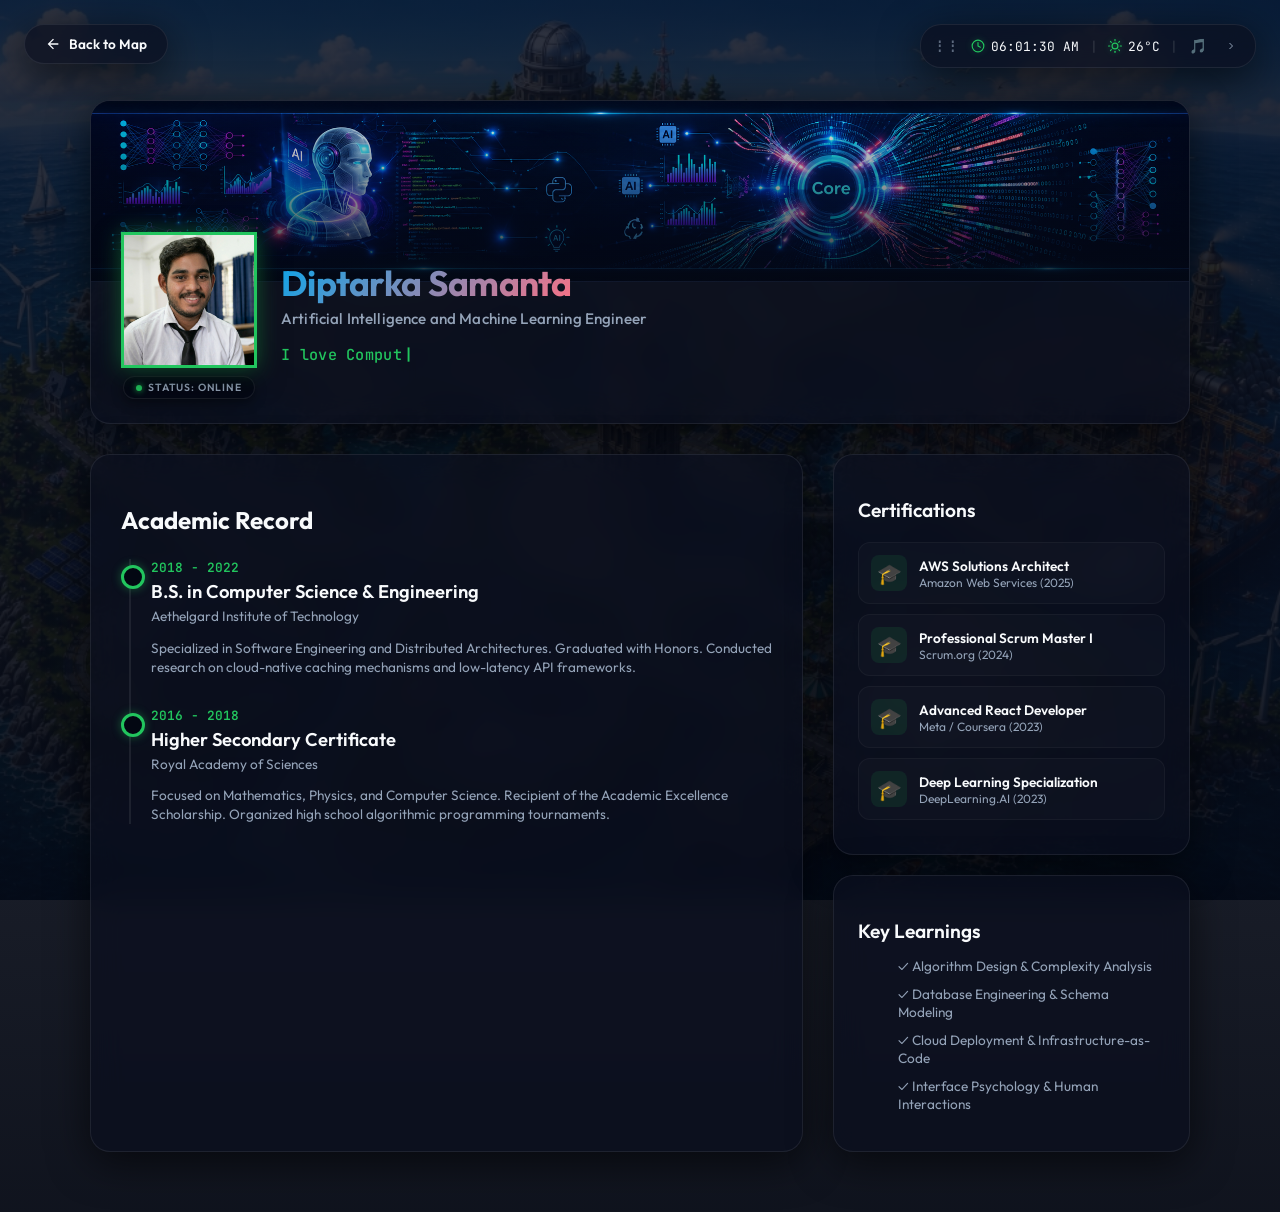
==== academy.html @ 3d17cb1c "Initial commit: Aethelgard interactive island portfolio with Scanimation Studio demo" ====
<!DOCTYPE html>
<html lang="en">
<head>
  <meta charset="UTF-8">
  <meta name="viewport" content="width=device-width, initial-scale=1.0">
  <title>Grand Academy - Education & Credentials</title>
  <link rel="stylesheet" href="subpage.css">
  <style>
    /* Fluid Blob Profile Image with Morphing Animation */
    @keyframes morphBlob {
      0% { border-radius: 60% 40% 30% 70% / 60% 30% 70% 40%; }
      50% { border-radius: 30% 60% 70% 40% / 50% 60% 30% 60%; }
      100% { border-radius: 60% 40% 30% 70% / 60% 30% 70% 40%; }
    }

    .profile-header-card {
      position: relative;
      overflow: hidden;
      margin-bottom: 30px;
    }

    .banner-image {
      height: 180px;
      width: 100%;
      background: linear-gradient(to bottom, rgba(10, 15, 30, 0.05), rgba(3, 7, 18, 0.85)), 
                  url('images/banner.png') center/cover no-repeat;
      border-bottom: 1px solid rgba(255, 255, 255, 0.06);
    }

    .profile-meta-row {
      display: flex;
      gap: 24px;
      padding: 0 30px 24px 30px;
      margin-top: -50px;
      align-items: flex-end;
    }

    .fluid-img-container {
      width: 130px;
      height: 130px;
      position: relative;
      overflow: hidden;
      animation: morphBlob 8s ease-in-out infinite;
      border: 3px solid var(--accent-color);
      box-shadow: 0 0 20px var(--accent-glow), 0 10px 25px rgba(0,0,0,0.5);
      background: #0d1117;
      z-index: 10;
      flex-shrink: 0;
      transition: transform 0.3s ease;
    }

    .fluid-img-container:hover {
      transform: scale(1.05);
    }

    .fluid-img-container img {
      width: 100%;
      height: 100%;
      object-fit: cover;
    }

    .profile-text-col {
      flex-grow: 1;
      padding-bottom: 4px;
      min-width: 0;
    }

    .profile-name-title {
      font-size: 2.2rem;
      font-weight: 700;
      letter-spacing: -0.02em;
      background: linear-gradient(135deg, #0ea5e9, #fb7185);
      -webkit-background-clip: text;
      -webkit-text-fill-color: transparent;
      margin: 0;
      display: inline-block;
    }

    .profile-subtitle {
      font-size: 0.95rem;
      font-weight: 500;
      color: var(--text-secondary);
      margin-top: 4px;
      letter-spacing: 0.01em;
    }

    @media (max-width: 768px) {
      .profile-meta-row {
        flex-direction: column;
        align-items: center;
        text-align: center;
        margin-top: -65px;
      }
    }
    @keyframes blink {
      from, to { color: transparent; }
      50% { color: var(--accent-color); }
    }

    .timeline {
      position: relative;
      padding-left: 30px;
      margin-top: 10px;
    }
    .timeline::before {
      content: '';
      position: absolute;
      left: 8px;
      top: 0;
      bottom: 0;
      width: 2px;
      background: rgba(255,255,255,0.08);
    }
    .timeline-item {
      position: relative;
      margin-bottom: 30px;
    }
    .timeline-dot {
      position: absolute;
      left: -30px;
      top: 6px;
      width: 18px;
      height: 18px;
      border-radius: 50%;
      background: #030712;
      border: 3px solid var(--accent-color);
      box-shadow: 0 0 10px var(--accent-glow);
    }
    .timeline-time {
      font-family: var(--font-mono);
      font-size: 0.8rem;
      color: var(--accent-color);
      font-weight: 600;
      margin-bottom: 4px;
    }
    .timeline-title {
      font-weight: 600;
      font-size: 1.15rem;
      margin-bottom: 4px;
    }
    .timeline-sub {
      font-size: 0.85rem;
      color: var(--text-secondary);
      margin-bottom: 10px;
    }
    .timeline-desc {
      font-size: 0.85rem;
      color: var(--text-secondary);
      line-height: 1.4;
    }
    .cert-badge {
      display: flex;
      align-items: center;
      gap: 12px;
      padding: 12px;
      border-radius: 12px;
      background: rgba(255,255,255,0.02);
      border: 1px solid rgba(255,255,255,0.04);
      margin-bottom: 10px;
    }
    .cert-icon {
      font-size: 1.25rem;
      background: rgba(34, 197, 94, 0.1);
      color: #22c55e;
      width: 36px;
      height: 36px;
      border-radius: 8px;
      display: flex;
      justify-content: center;
      align-items: center;
    }
    .cert-name {
      font-size: 0.85rem;
      font-weight: 600;
    }
    .cert-issuer {
      font-size: 0.75rem;
      color: var(--text-secondary);
    }
  </style>
</head>
<body class="accent-green">

  <!-- UI Overlay for Toolbox -->
  <div class="ui-overlay">
    <div class="toolbox glass-panel collapsed" id="mainToolbox">
      <!-- Minimized Horizontal Info-Bar -->
      <div class="toolbox-minimized-content" id="toolboxMinimizedContent">
        <div class="drag-dots">⋮⋮</div>
        <div class="minimized-time">
          <svg class="icon-clock" viewBox="0 0 24 24" style="width:14px;height:14px;fill:none;stroke:currentColor;stroke-width:2;stroke-linecap:round;stroke-linejoin:round;"><circle cx="12" cy="12" r="10"></circle><polyline points="12 6 12 12 16 14"></polyline></svg>
          <span id="minimizedClock">00:00:00 AM</span>
        </div>
        <div class="minimized-divider">|</div>
        <div class="minimized-weather">
          <svg class="icon-weather" id="minimizedWeatherIcon" viewBox="0 0 24 24" style="width:14px;height:14px;fill:none;stroke:currentColor;stroke-width:2;stroke-linecap:round;stroke-linejoin:round;"><path d="M12 2v2M12 20v2M4.93 4.93l1.41 1.41M17.66 17.66l1.41 1.41M2 12h2M20 12h2M6.34 17.66l-1.41 1.41M19.07 4.93l-1.41 1.41"></path><circle cx="12" cy="12" r="4"></circle></svg>
          <span id="minimizedTemp">24°C</span>
        </div>
        <div class="minimized-divider">|</div>
        <div style="display: flex; align-items: center; gap: 4px; font-size: 0.8rem;">
          <span>🎵</span>
          <span id="musicMiniPlayState" class="mini-play-state" style="color: var(--text-secondary); font-family: var(--font-mono); font-weight: bold;">⏸</span>
        </div>
        <button class="toolbox-toggle-btn" id="expandBtn" onclick="toggleToolboxCollapse(event)" aria-label="Expand Toolbox">
          <svg viewBox="0 0 24 24" style="width:16px;height:16px;fill:none;stroke:currentColor;stroke-width:2;"><polyline points="15 18 9 12 15 6"></polyline></svg>
        </button>
      </div>

      <!-- Expanded Detailed Dashboard -->
      <div class="toolbox-expanded-content" id="toolboxExpandedContent">
        <!-- Header Row -->
        <div class="toolbox-header-row" id="toolboxDragHandle">
          <div class="header-left">
             <span class="drag-dots-icon">⋮⋮</span>
             <span class="header-title">CITY TOOLBOX</span>
          </div>
          <div class="header-right" onclick="event.stopPropagation()">
            <!-- Sound toggle button -->
            <button class="header-btn" id="soundToggle" onclick="toggleAmbientSound(event)" title="Toggle Sound">
              <svg id="soundIcon" viewBox="0 0 24 24" style="width:14px;height:14px;fill:currentColor;"><path d="M3.63 3.63L2.05 5.2l4.5 4.5H3v5h3.33L11 19.33V14.2l5.73 5.73c-.7.5-1.5.87-2.38 1.07v2.06c1.43-.3 2.73-.97 3.82-1.89l2.25 2.25 1.58-1.58L3.63 3.63zM9 14.17L6.83 12H5v1h4v1.17zM19 12c0-1.77-1.02-3.29-2.5-4.03v2.21l2.45 2.45c.03-.21.05-.42.05-.63zm1.96-3.87l-1.48 1.48c.33.73.52 1.54.52 2.39 0 2.25-1.28 4.2-3.17 5.16l1.49 1.49C20.52 16.92 22 14.64 22 12c0-1.45-.42-2.8-1.04-3.87zM11 4.67L8.83 6.84l1.58 1.58 1.58-1.58V4.67z"/></svg>
            </button>
            <!-- Auto/Manual toggle button -->
            <button class="header-btn mode-btn active" id="btn-mode-auto" onclick="toggleControlMode(event)" title="Toggle Control Mode">
              <svg class="icon-sparkles" viewBox="0 0 24 24" style="width:12px;height:12px;fill:none;stroke:currentColor;stroke-width:2;stroke-linecap:round;stroke-linejoin:round;"><path d="M12 2v2M12 20v2M4.93 4.93l1.41 1.41M17.66 17.66l1.41 1.41M2 12h2M20 12h2M6.34 17.66l-1.41 1.41M19.07 4.93l-1.41 1.41"></path></svg>
              <span id="controlModeText">Auto</span>
            </button>
            <!-- Collapse button -->
            <button class="header-btn" id="collapseBtn" onclick="toggleToolboxCollapse(event)" title="Collapse Toolbox">
              <svg viewBox="0 0 24 24" style="width:16px;height:16px;fill:none;stroke:currentColor;stroke-width:2;"><polyline points="9 18 15 12 9 6"></polyline></svg>
            </button>
          </div>
        </div>

        <!-- Row 1: Clock, Time and Date -->
        <div class="toolbox-row-clock">
          <div class="row-clock-left">
            <svg class="icon-clock" viewBox="0 0 24 24" style="width:14px;height:14px;fill:none;stroke:currentColor;stroke-width:2;stroke-linecap:round;stroke-linejoin:round;"><circle cx="12" cy="12" r="10"></circle><polyline points="12 6 12 12 16 14"></polyline></svg>
            <span class="clock-display" id="clock">00:00:00 AM</span>
          </div>
          <div class="row-clock-right" id="calendarDate">
            Loading Date...
          </div>
        </div>

        <!-- Row 2: Dropdown Selectors -->
        <div class="toolbox-row-selectors">
          <!-- Calendar selector -->
          <button class="selector-btn" id="selectorCalendar" onclick="toggleDropdown('calendar')">
            <div class="selector-btn-left">
              <svg class="icon-calendar" viewBox="0 0 24 24" style="width:14px;height:14px;fill:none;stroke:currentColor;stroke-width:2;stroke-linecap:round;stroke-linejoin:round;"><rect x="3" y="4" width="18" height="18" rx="2" ry="2"></rect><line x1="16" y1="2" x2="16" y2="6"></line><line x1="8" y1="2" x2="8" y2="6"></line><line x1="3" y1="10" x2="21" y2="10"></line></svg>
              <span>Calendar</span>
            </div>
            <svg class="chevron-icon" id="chevronCalendar" viewBox="0 0 24 24" style="width:14px;height:14px;fill:none;stroke:currentColor;stroke-width:2;"><polyline points="6 9 12 15 18 9"></polyline></svg>
          </button>
          <!-- Weather selector -->
          <button class="selector-btn" id="selectorWeather" onclick="toggleDropdown('weather')">
            <div class="selector-btn-left">
              <svg class="icon-weather-main" id="currentWeatherIcon" viewBox="0 0 24 24" style="width:14px;height:14px;fill:none;stroke:currentColor;stroke-width:2;stroke-linecap:round;stroke-linejoin:round;"><path d="M12 2v2M12 20v2M4.93 4.93l1.41 1.41M17.66 17.66l1.41 1.41M2 12h2M20 12h2M6.34 17.66l-1.41 1.41M19.07 4.93l-1.41 1.41"></path><circle cx="12" cy="12" r="4"></circle></svg>
              <span id="currentWeatherText">24°C</span>
            </div>
            <svg class="chevron-icon" id="chevronWeather" viewBox="0 0 24 24" style="width:14px;height:14px;fill:none;stroke:currentColor;stroke-width:2;"><polyline points="6 9 12 15 18 9"></polyline></svg>
          </button>
        </div>

        <!-- Soundtrack selector -->
        <div class="toolbox-row-music-selector" style="margin-top: 10px;">
          <button class="selector-btn selector-btn-full" id="selectorMusic" onclick="toggleDropdown('music')" style="width: 100%; display: flex; justify-content: space-between;">
            <div class="selector-btn-left">
              <svg class="icon-music" viewBox="0 0 24 24" style="width:14px;height:14px;fill:none;stroke:currentColor;stroke-width:2;stroke-linecap:round;stroke-linejoin:round;color:var(--accent-color);"><path d="M9 18V5l12-2v13"></path><circle cx="6" cy="18" r="3"></circle><circle cx="18" cy="16" r="3"></circle></svg>
              <span id="musicStatusText">Soundtrack: Heat Waves</span>
            </div>
            <div style="display: flex; align-items: center; gap: 8px;">
              <span class="mini-play-state" style="font-size: 0.65rem; color: var(--text-secondary);">⏸</span>
              <svg class="chevron-icon" id="chevronMusic" viewBox="0 0 24 24" style="width:14px;height:14px;fill:none;stroke:currentColor;stroke-width:2;"><polyline points="6 9 12 15 18 9"></polyline></svg>
            </div>
          </button>
        </div>

        <!-- Content Panel (Collapsible dropdown panels) -->
        <div class="toolbox-dropdown-panel" id="dropdownPanel" style="display: none;">
          <!-- Calendar Dropdown -->
          <div class="dropdown-content-item" id="contentCalendar" style="display: none;">
            <div class="calendar-header">
              <span class="calendar-month-year" id="calendarMonthYear">July 2026</span>
              <span class="calendar-today-label" onclick="goToToday()">Today</span>
            </div>
            <div class="calendar-weekdays">
              <span>S</span><span>M</span><span>T</span><span>W</span><span>T</span><span>F</span><span>S</span>
            </div>
            <div class="calendar-grid" id="calendarGrid">
              <!-- Populated dynamically via JS -->
            </div>
          </div>

          <!-- Weather Dropdown -->
          <div class="dropdown-content-item" id="contentWeather" style="display: none;">
            <div class="weather-header">
              <div class="weather-location">
                <svg class="icon-pin" viewBox="0 0 24 24" style="width:12px;height:12px;fill:none;stroke:currentColor;stroke-width:2;stroke-linecap:round;stroke-linejoin:round;"><path d="M21 10c0 7-9 13-9 13s-9-6-9-13a9 9 0 0 1 18 0z"></path><circle cx="12" cy="10" r="3"></circle></svg>
                <span id="weatherLocationName">Local Area</span>
              </div>
              <button class="gps-btn" id="gpsBtn" onclick="syncGPS(event)">
                <svg class="icon-sync" id="gpsIcon" viewBox="0 0 24 24" style="width:10px;height:10px;fill:none;stroke:currentColor;stroke-width:2;stroke-linecap:round;stroke-linejoin:round;"><path d="M21.5 2v6h-6M21.34 15.57a10 10 0 1 1-.57-8.38l5.67-5.67"></path></svg>
                <span>GPS</span>
              </button>
            </div>
            <div class="weather-subheader">WEATHER ATMOSPHERE</div>
            <div class="weather-grid">
              <button class="weather-btn active" id="weather-clear" onclick="setWeather('clear')">Clear</button>
              <button class="weather-btn" id="weather-rain" onclick="setWeather('rain')">Rain</button>
              <button class="weather-btn" id="weather-snow" onclick="setWeather('snow')">Snow</button>
              <button class="weather-btn" id="weather-thunderstorm" onclick="setWeather('thunderstorm')">Thunderstorm</button>
              <button class="weather-btn" id="weather-fog" onclick="setWeather('fog')">Fog</button>
              <button class="weather-btn" id="weather-cloudy" onclick="setWeather('cloudy')">Cloudy</button>
            </div>
          </div>

          <!-- Music Dropdown -->
          <div class="dropdown-content-item" id="contentMusic" style="display: none;">
            <div class="music-player-container">
              <!-- Song Details Cover Row -->
              <div class="music-cover-row">
                <div class="vinyl-container">
                  <div class="vinyl-record" id="vinylRecord">
                    <div class="vinyl-center"></div>
                  </div>
                </div>
                <div class="music-details">
                  <span class="music-title" id="musicTitle">Heat Waves</span>
                  <span class="music-artist" id="musicArtist">Glass Animals</span>
                  <div class="music-badge-row">
                    <span class="music-tag">Chiptune Synth</span>
                  </div>
                </div>
              </div>

              <!-- Animated Visualizer & Scrolling Lyrics -->
              <div class="music-visual-row">
                <div class="lyrics-container">
                  <div class="lyrics-text" id="lyricsText">"Sometimes all I think about is you..."</div>
                </div>
                <div class="audio-visualizer" id="visualizer">
                  <div class="bar"></div>
                  <div class="bar"></div>
                  <div class="bar"></div>
                  <div class="bar"></div>
                  <div class="bar"></div>
                  <div class="bar"></div>
                  <div class="bar"></div>
                  <div class="bar"></div>
                  <div class="bar"></div>
                  <div class="bar"></div>
                  <div class="bar"></div>
                  <div class="bar"></div>
                </div>
              </div>

              <!-- Playback Controls -->
              <div class="music-controls" style="display: flex; align-items: center; justify-content: center; gap: 10px; margin-bottom: 12px;">
                <!-- Save Button -->
                <button class="music-btn save-song-btn-circle" id="saveSongBtn" onclick="toggleSaveCurrentSong(event)" title="Save to Favorites">
                  <svg class="heart-icon" id="heartIcon" viewBox="0 0 24 24" style="width:14px;height:14px;fill:none;stroke:currentColor;stroke-width:2.5;transition: all 0.2s; pointer-events: none;">
                    <path d="M20.84 4.61a5.5 5.5 0 0 0-7.78 0L12 5.67l-1.06-1.06a5.5 5.5 0 0 0-7.78 7.78l1.06 1.06L12 21.23l7.78-7.78 1.06-1.06a5.5 5.5 0 0 0 0-7.78z"></path>
                  </svg>
                </button>

                <!-- Prev Button -->
                <button class="music-btn control-prev" onclick="playPrevSong()" title="Previous Song">
                  <svg viewBox="0 0 24 24" style="width:14px;height:14px;fill:currentColor;"><path d="M6 6h2v12H6zm3.5 6l8.5 6V6z"/></svg>
                </button>
                
                <!-- Play / Pause Button -->
                <button class="music-btn control-play" id="musicPlayBtn" onclick="toggleMusicPlayback()" title="Play / Pause">
                  <svg id="musicPlayIcon" viewBox="0 0 24 24" style="width:18px;height:18px;fill:currentColor;margin-left: 2px;"><path d="M8 5v14l11-7z"/></svg>
                </button>

                <!-- Next Button -->
                <button class="music-btn control-next" onclick="playNextSong()" title="Next Song">
                  <svg viewBox="0 0 24 24" style="width:14px;height:14px;fill:currentColor;"><path d="M6 18l8.5-6L6 6zm9-12h2v12h-2z"/></svg>
                </button>

                <!-- Download MP3 Button -->
                <button class="music-btn control-download" onclick="downloadCurrentSong()" title="Download MP3">
                  <svg viewBox="0 0 24 24" style="width:14px;height:14px;fill:none;stroke:currentColor;stroke-width:2.5;stroke-linecap:round;stroke-linejoin:round;"><path d="M21 15v4a2 2 0 0 1-2 2H5a2 2 0 0 1-2-2v-4"></path><polyline points="7 10 12 15 17 10"></polyline><line x1="12" y1="15" x2="12" y2="3"></line></svg>
                </button>
              </div>

              <!-- Quick List of Playlist Songs -->
              <div class="playlist-container">
                <div class="playlist-header">SOUNDTRACK PLAYLIST</div>
                <div class="playlist-list" id="playlistList">
                  <!-- Generated by JS -->
                </div>
              </div>
            </div>
          </div>
        </div>

        <!-- Bottom Row: Time of Day Indicator and Picker -->
        <div class="toolbox-row-bottom">
          <div class="bottom-left" id="currentTimeOfDayDisplay">
            <svg class="icon-timeofday" id="bottomTimeIcon" viewBox="0 0 24 24" style="width:14px;height:14px;fill:none;stroke:currentColor;stroke-width:2;stroke-linecap:round;stroke-linejoin:round;"><path d="M21 12.79A9 9 0 1 1 11.21 3 7 7 0 0 0 21 12.79z"></path></svg>
            <span id="bottomTimeText">Night</span>
          </div>
          <div class="bottom-right-pill">
            <button class="time-btn" id="btn-sunrise" onclick="selectTimeManual('sunrise')">Dawn</button>
            <button class="time-btn" id="btn-day" onclick="selectTimeManual('day')">Day</button>
            <button class="time-btn" id="btn-sunset" onclick="selectTimeManual('sunset')">Dusk</button>
            <button class="time-btn" id="btn-night" onclick="selectTimeManual('night')">Night</button>
          </div>
        </div>
      </div>
    </div>
  </div>

  <!-- Back button -->
  <a href="index.html" class="back-btn glass-panel">
    <svg viewBox="0 0 24 24">
      <path d="M20 11H7.83l5.59-5.59L12 4l-8 8 8 8 1.41-1.41L7.83 13H20v-2z"/>
    </svg>
    Back to Map
  </a>

  <div class="subpage-wrapper">
    <!-- Blended Profile Header Card -->
    <div class="profile-header-card glass-panel">
      <!-- Top banner image (Map landscape sunset) -->
      <div class="banner-image"></div>
      
      <!-- Profile Info Row -->
      <div class="profile-meta-row" style="align-items: center;">
        <!-- Wrapper for Photo & Status Pill -->
        <div class="profile-photo-wrapper" style="display: flex; flex-direction: column; align-items: center; gap: 8px; flex-shrink: 0;">
          <!-- Morphing Blob Profile Image -->
          <div class="fluid-img-container" style="margin: 0;">
            <img src="images/Diptarka.png" alt="Diptarka Samanta">
          </div>
          <!-- Status Badge Capsule -->
          <div class="status-pill" style="background: rgba(3,7,18,0.7); border: 1px solid rgba(255,255,255,0.08); padding: 4px 12px; border-radius: 20px; display: flex; align-items: center; gap: 6px; font-size: 0.65rem; font-weight: 600; letter-spacing: 0.08em; text-transform: uppercase; color: var(--text-secondary); box-shadow: 0 4px 12px rgba(0,0,0,0.4); backdrop-filter: blur(8px); pointer-events: none;">
            <span style="width: 6px; height: 6px; background: #22c55e; border-radius: 50%; display: inline-block; box-shadow: 0 0 6px #22c55e;"></span>
            STATUS: ONLINE
          </div>
        </div>
        
        <!-- Name, Role & Contact Grid -->
        <div class="profile-text-col">
          <h1 class="profile-name-title">Diptarka Samanta</h1>
          <div class="profile-subtitle">Artificial Intelligence and Machine Learning Engineer</div>
          
          <div class="typing-text-container" style="margin-top: 14px; font-family: var(--font-mono); font-size: 0.95rem; color: var(--accent-color); min-height: 24px; display: flex; align-items: center; font-weight: 500; letter-spacing: 0.02em;">
            <span>I love&nbsp;</span><span id="typing-text"></span><span class="typing-cursor" style="animation: blink 0.75s step-end infinite; font-weight: 700; margin-left: 2px;">|</span>
          </div>
        </div>
      </div>
    </div>

    <div class="content-grid">
      <!-- Left Column: Timelines -->
      <section class="glass-panel" style="padding: 30px;">
        <h2 style="font-size: 1.5rem; margin-bottom: 24px;">Academic Record</h2>
        
        <div class="timeline">
          
          <div class="timeline-item">
            <div class="timeline-dot"></div>
            <div class="timeline-time">2018 - 2022</div>
            <div class="timeline-title">B.S. in Computer Science & Engineering</div>
            <div class="timeline-sub">Aethelgard Institute of Technology</div>
            <p class="timeline-desc">
              Specialized in Software Engineering and Distributed Architectures. Graduated with Honors. Conducted research on cloud-native caching mechanisms and low-latency API frameworks.
            </p>
          </div>

          <div class="timeline-item">
            <div class="timeline-dot"></div>
            <div class="timeline-time">2016 - 2018</div>
            <div class="timeline-title">Higher Secondary Certificate</div>
            <div class="timeline-sub">Royal Academy of Sciences</div>
            <p class="timeline-desc">
              Focused on Mathematics, Physics, and Computer Science. Recipient of the Academic Excellence Scholarship. Organized high school algorithmic programming tournaments.
            </p>
          </div>

        </div>
      </section>

      <!-- Right Column: Certifications -->
      <aside style="display: flex; flex-direction: column; gap: 20px;">
        <div class="glass-panel" style="padding: 24px;">
          <h3 style="font-size: 1.2rem; margin-bottom: 20px; font-weight: 600;">Certifications</h3>

          <div class="cert-badge">
            <div class="cert-icon">🎓</div>
            <div>
              <div class="cert-name">AWS Solutions Architect</div>
              <div class="cert-issuer">Amazon Web Services (2025)</div>
            </div>
          </div>

          <div class="cert-badge">
            <div class="cert-icon">🎓</div>
            <div>
              <div class="cert-name">Professional Scrum Master I</div>
              <div class="cert-issuer">Scrum.org (2024)</div>
            </div>
          </div>

          <div class="cert-badge">
            <div class="cert-icon">🎓</div>
            <div>
              <div class="cert-name">Advanced React Developer</div>
              <div class="cert-issuer">Meta / Coursera (2023)</div>
            </div>
          </div>

          <div class="cert-badge">
            <div class="cert-icon">🎓</div>
            <div>
              <div class="cert-name">Deep Learning Specialization</div>
              <div class="cert-issuer">DeepLearning.AI (2023)</div>
            </div>
          </div>
        </div>

        <div class="glass-panel" style="padding: 24px;">
          <h3 style="font-size: 1.2rem; margin-bottom: 12px; font-weight: 600;">Key Learnings</h3>
          <ul style="list-style: none; display: flex; flex-direction: column; gap: 10px; font-size: 0.85rem; color: var(--text-secondary);">
            <li>✓ Algorithm Design & Complexity Analysis</li>
            <li>✓ Database Engineering & Schema Modeling</li>
            <li>✓ Cloud Deployment & Infrastructure-as-Code</li>
            <li>✓ Interface Psychology & Human Interactions</li>
          </ul>
        </div>
      </aside>
    </div>
  </div>

  <script>
    const textPhrases = [
      "Computer Science.",
      "Machine Learning.",
      "Algorithms.",
      "Research."
    ];
    let phraseIdx = 0;
    let charIdx = 0;
    let isDeleting = false;
    const typingSpeed = 120;
    const deletingSpeed = 60;
    const delayBetweenPhrases = 2000;

    function typeEffect() {
      const currentPhrase = textPhrases[phraseIdx];
      const typingElement = document.getElementById('typing-text');
      if (!typingElement) return;

      if (isDeleting) {
        typingElement.textContent = currentPhrase.substring(0, charIdx - 1);
        charIdx--;
      } else {
        typingElement.textContent = currentPhrase.substring(0, charIdx + 1);
        charIdx++;
      }

      if (!isDeleting && charIdx === currentPhrase.length) {
        isDeleting = true;
        setTimeout(typeEffect, delayBetweenPhrases);
      } else if (isDeleting && charIdx === 0) {
        isDeleting = false;
        phraseIdx = (phraseIdx + 1) % textPhrases.length;
        setTimeout(typeEffect, 500);
      } else {
        setTimeout(typeEffect, isDeleting ? deletingSpeed : typingSpeed);
      }
    }

    document.addEventListener("DOMContentLoaded", () => {
      setTimeout(typeEffect, 1000);
    });
  </script>
  <script src="toolbox.js?v=2.2.0"></script>
</body>
</html>
---- subpage.css ----
@import url('https://fonts.googleapis.com/css2?family=Outfit:wght@300;400;500;600;700&family=JetBrains+Mono:wght@400;500&display=swap');
@import 'toolbox.css';

:root {
  --accent-color: #0ea5e9;
  --accent-glow: rgba(14, 165, 233, 0.4);
  --bg-dark: #030712;
  --glass-bg: rgba(10, 15, 30, 0.7);
  --glass-border: rgba(255, 255, 255, 0.08);
  --text-primary: #f8fafc;
  --text-secondary: #94a3b8;
  --font-sans: 'Outfit', sans-serif;
  --font-mono: 'JetBrains Mono', monospace;
  --transition-speed: 0.3s;
}

body {
  font-family: var(--font-sans);
  background: linear-gradient(rgba(10, 15, 30, 0.85), rgba(3, 7, 18, 0.95)), 
              url('images/map_day.jpg') center/cover no-repeat fixed;
  color: var(--text-primary);
  min-height: 100vh;
  margin: 0;
  padding: 0;
  overflow-x: hidden;
}

/* Custom scrollbars */
::-webkit-scrollbar {
  width: 8px;
}
::-webkit-scrollbar-track {
  background: #030712;
}
::-webkit-scrollbar-thumb {
  background: rgba(255, 255, 255, 0.1);
  border-radius: 4px;
}
::-webkit-scrollbar-thumb:hover {
  background: var(--accent-color);
  box-shadow: 0 0 10px var(--accent-glow);
}

/* Glassmorphism panel */
.glass-panel {
  background: var(--glass-bg);
  backdrop-filter: blur(16px);
  -webkit-backdrop-filter: blur(16px);
  border: 1px solid var(--glass-border);
  border-radius: 20px;
  box-shadow: 0 10px 40px 0 rgba(0, 0, 0, 0.6),
              inset 0 0 20px rgba(255, 255, 255, 0.01);
  transition: border-color var(--transition-speed), box-shadow var(--transition-speed);
}

.glass-panel:hover {
  border-color: rgba(255, 255, 255, 0.15);
  box-shadow: 0 12px 40px 0 rgba(0, 0, 0, 0.7),
              0 0 15px var(--accent-glow);
}

/* Main Layout container */
.subpage-wrapper {
  max-width: 1100px;
  margin: 0 auto;
  padding: 100px 24px 60px 24px;
}

/* Page Header */
.page-header {
  margin-bottom: 40px;
  display: flex;
  flex-direction: column;
  gap: 8px;
}

.page-category {
  font-size: 0.8rem;
  font-weight: 700;
  letter-spacing: 0.2em;
  color: var(--accent-color);
  text-transform: uppercase;
}

.page-title {
  font-size: 3rem;
  font-weight: 700;
  letter-spacing: -0.02em;
  background: linear-gradient(135deg, #ffffff 30%, var(--accent-color) 100%);
  -webkit-background-clip: text;
  -webkit-text-fill-color: transparent;
}

/* Back Button */
.back-btn {
  position: fixed;
  top: 24px;
  left: 24px;
  z-index: 1000;
  padding: 10px 20px;
  display: flex;
  align-items: center;
  gap: 8px;
  text-decoration: none;
  font-weight: 600;
  font-size: 0.85rem;
  color: var(--text-primary);
  cursor: pointer;
}

.back-btn svg {
  width: 16px;
  height: 16px;
  fill: var(--text-primary);
  transition: transform 0.2s;
}

.back-btn:hover svg {
  transform: translateX(-4px);
}

/* Grid Layouts */
.content-grid {
  display: grid;
  grid-template-columns: 2fr 1fr;
  gap: 30px;
}

@media (max-width: 900px) {
  .content-grid {
    grid-template-columns: 1fr;
  }
  .page-title {
    font-size: 2.2rem;
  }
  .back-btn {
    position: absolute;
    top: 20px;
    left: 20px;
  }
  .subpage-wrapper {
    padding-top: 80px;
  }
}

/* Common form elements */
.form-group {
  display: flex;
  flex-direction: column;
  gap: 8px;
  margin-bottom: 20px;
}

.form-label {
  font-size: 0.8rem;
  font-weight: 600;
  color: var(--text-secondary);
  text-transform: uppercase;
  letter-spacing: 0.05em;
}

.form-control {
  background: rgba(0, 0, 0, 0.3);
  border: 1px solid rgba(255, 255, 255, 0.08);
  border-radius: 8px;
  padding: 12px;
  color: var(--text-primary);
  font-family: var(--font-sans);
  font-size: 0.9rem;
  transition: border-color 0.2s;
}

.form-control:focus {
  outline: none;
  border-color: var(--accent-color);
  box-shadow: 0 0 10px var(--accent-glow);
}

.submit-btn {
  background: var(--accent-color);
  border: none;
  color: #030712;
  font-weight: 600;
  padding: 14px;
  border-radius: 8px;
  cursor: pointer;
  font-size: 0.9rem;
  transition: background-color 0.2s, box-shadow 0.2s;
}

.submit-btn:hover {
  background: #0284c7;
  box-shadow: 0 0 15px var(--accent-glow);
}

/* Accent Themes */
.accent-green {
  --accent-color: #22c55e;
  --accent-glow: rgba(34, 197, 94, 0.4);
}

.accent-purple {
  --accent-color: #a855f7;
  --accent-glow: rgba(168, 85, 247, 0.4);
}

.accent-amber {
  --accent-color: #f59e0b;
  --accent-glow: rgba(245, 158, 11, 0.4);
}

.accent-pink {
  --accent-color: #ec4899;
  --accent-glow: rgba(236, 72, 153, 0.4);
}

.accent-cyan {
  --accent-color: #06b6d4;
  --accent-glow: rgba(6, 182, 212, 0.4);
}
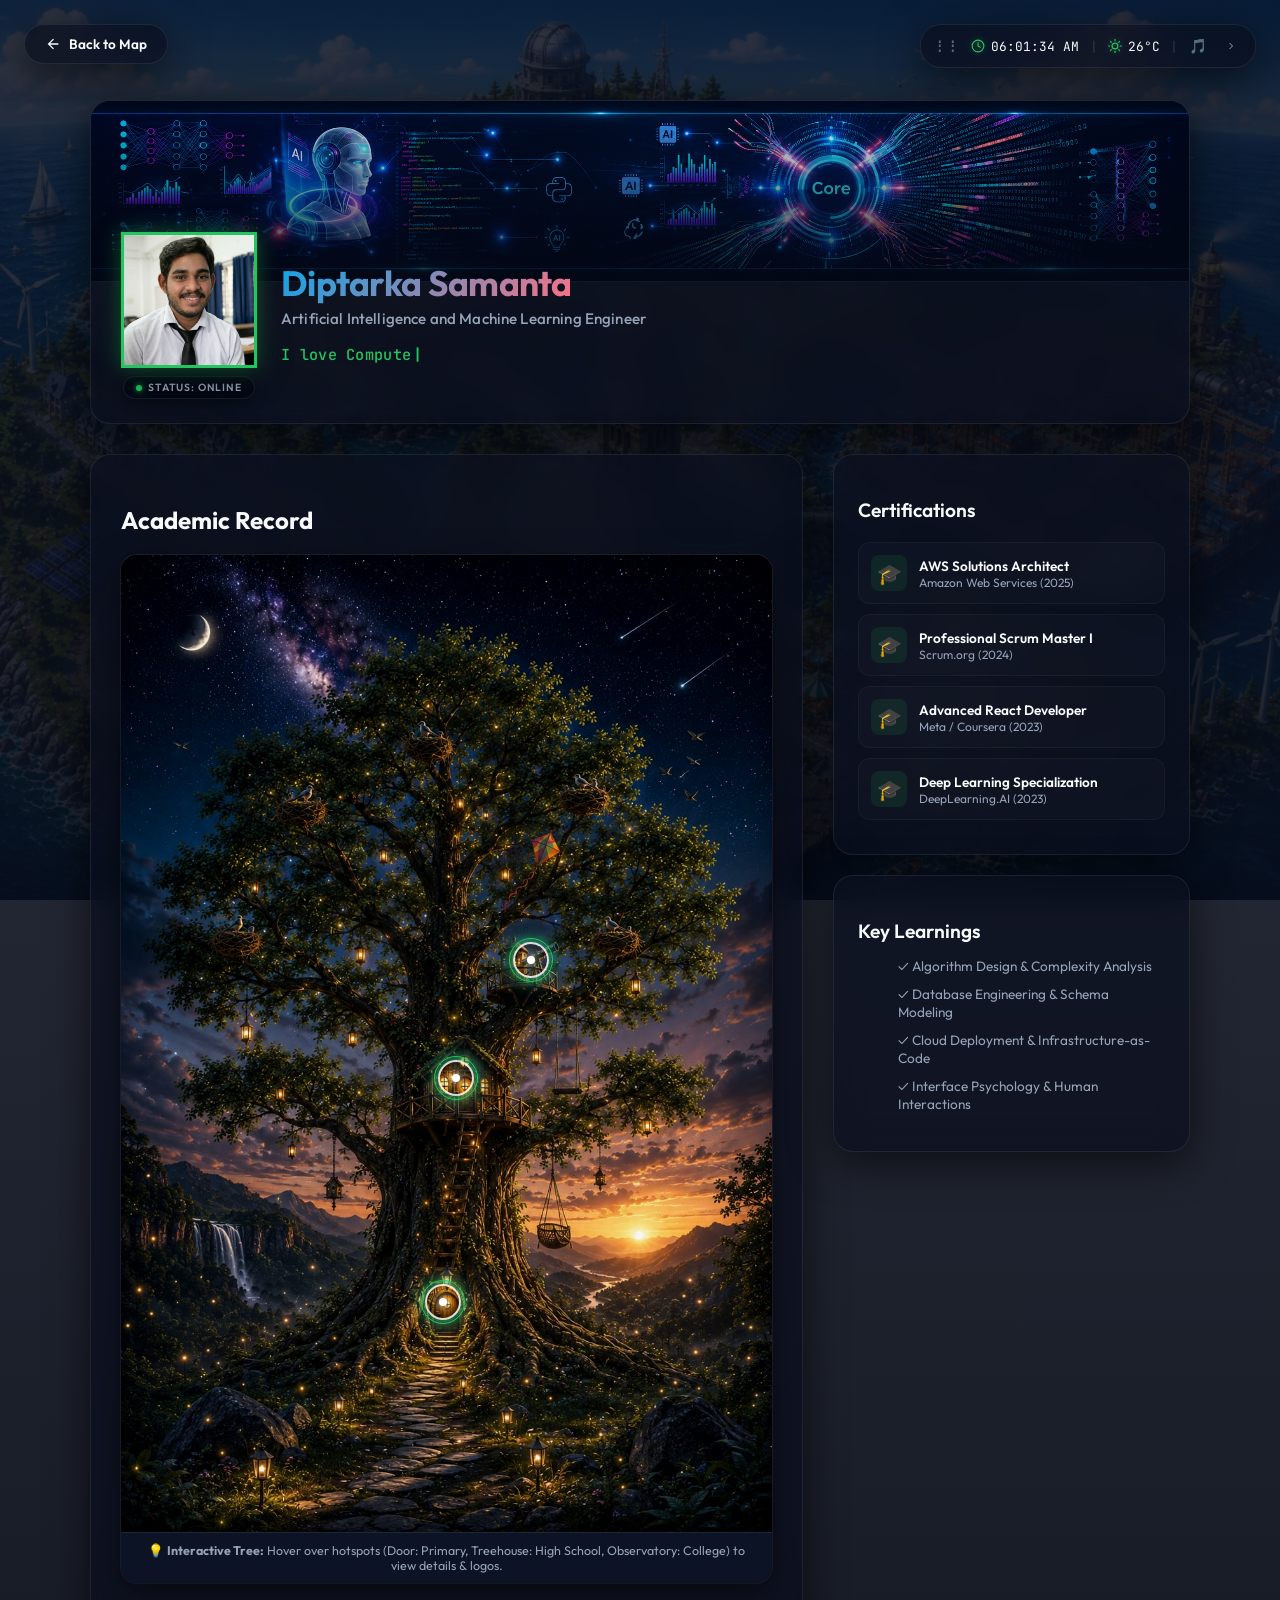
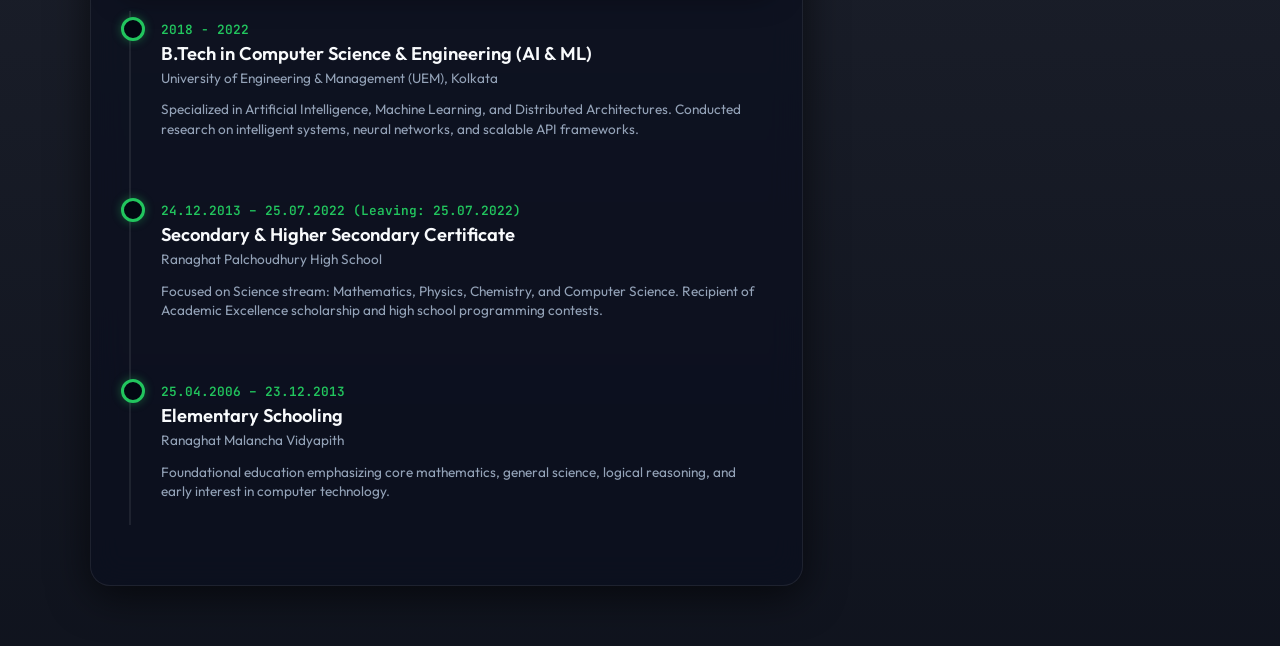
==== commit 7986dfad: "Add interactive Academic Tree with transparent hotspots, institution logos, hover cards, and enrollm" ====
--- a/academy.html
+++ b/academy.html
@@ -176,6 +176,268 @@
     .cert-issuer {
       font-size: 0.75rem;
       color: var(--text-secondary);
+    }
+
+    /* ==========================================
+       Academic Tree Interactive Container & Cards
+       ========================================== */
+    .academic-tree-container {
+      position: relative;
+      width: 100%;
+      border-radius: 16px;
+      margin-bottom: 28px;
+      box-shadow: 0 10px 30px rgba(0, 0, 0, 0.5), 0 0 0 1px rgba(255, 255, 255, 0.08);
+      background: #060a14;
+    }
+
+    .academic-tree-img-wrapper {
+      position: relative;
+      width: 100%;
+      border-radius: 16px 16px 0 0;
+      overflow: hidden;
+    }
+
+    .academic-tree-img {
+      width: 100%;
+      height: auto;
+      display: block;
+      filter: brightness(0.95) contrast(1.05);
+      transition: filter 0.4s ease;
+    }
+
+    .academic-tree-container:hover .academic-tree-img {
+      filter: brightness(1) contrast(1.08);
+    }
+
+    /* Pulsing Hotspot Pins - 100% Transparent & Glowing Light */
+    .tree-hotspot {
+      position: absolute;
+      transform: translate(-50%, -50%);
+      z-index: 25;
+      cursor: pointer;
+    }
+
+    .hotspot-pin {
+      width: 32px;
+      height: 32px;
+      border-radius: 50%;
+      background: transparent;
+      border: 2px solid rgba(255, 255, 255, 0.85);
+      box-shadow: 0 0 15px var(--accent-color, #0ea5e9), 
+                  0 0 30px rgba(14, 165, 233, 0.5);
+      display: flex;
+      align-items: center;
+      justify-content: center;
+      transition: all 0.35s cubic-bezier(0.34, 1.56, 0.64, 1);
+      position: relative;
+    }
+
+    .hotspot-light-core {
+      width: 8px;
+      height: 8px;
+      border-radius: 50%;
+      background: #ffffff;
+      box-shadow: 0 0 10px #ffffff, 0 0 20px var(--accent-color, #38bdf8);
+      transition: all 0.3s ease;
+    }
+
+    .hotspot-pulse {
+      position: absolute;
+      top: -6px;
+      left: -6px;
+      right: -6px;
+      bottom: -6px;
+      border-radius: 50%;
+      border: 1.5px solid var(--accent-color, #0ea5e9);
+      animation: pinPulse 2s infinite ease-out;
+      pointer-events: none;
+    }
+
+    @keyframes pinPulse {
+      0% { transform: scale(1); opacity: 0.95; }
+      100% { transform: scale(2); opacity: 0; }
+    }
+
+    .tree-hotspot:hover .hotspot-pin,
+    .tree-hotspot.active .hotspot-pin {
+      transform: scale(1.3);
+      background: transparent;
+      border-color: #fb7185;
+      box-shadow: 0 0 25px #fb7185, 0 0 50px rgba(251, 113, 133, 0.7);
+    }
+
+    .tree-hotspot:hover .hotspot-light-core,
+    .tree-hotspot.active .hotspot-light-core {
+      background: #ffffff;
+      box-shadow: 0 0 15px #ffffff, 0 0 30px #fb7185;
+      transform: scale(1.3);
+    }
+
+    /* Floating Hover Cards */
+    .hotspot-card {
+      position: absolute;
+      width: 290px;
+      padding: 16px;
+      background: rgba(10, 15, 30, 0.94);
+      backdrop-filter: blur(16px);
+      -webkit-backdrop-filter: blur(16px);
+      border: 1px solid rgba(255, 255, 255, 0.15);
+      border-radius: 14px;
+      box-shadow: 0 16px 36px rgba(0, 0, 0, 0.7), 0 0 20px rgba(14, 165, 233, 0.25);
+      opacity: 0;
+      visibility: hidden;
+      pointer-events: none;
+      transition: all 0.3s cubic-bezier(0.16, 1, 0.3, 1);
+      z-index: 100;
+    }
+
+    /* Specific Card Positioning */
+    .card-bottom-door {
+      bottom: 48px;
+      left: 50%;
+      transform: translateX(-50%) translateY(10px) scale(0.95);
+    }
+
+    .card-treehouse {
+      bottom: 48px;
+      right: -30px;
+      transform: translateY(10px) scale(0.95);
+    }
+
+    .card-observatory {
+      top: 48px;
+      right: -10px;
+      transform: translateY(-10px) scale(0.95);
+    }
+
+    /* Visible State on Hover / Active */
+    .tree-hotspot:hover .hotspot-card,
+    .tree-hotspot.active .hotspot-card {
+      opacity: 1;
+      visibility: visible;
+      pointer-events: auto;
+    }
+
+    .tree-hotspot:hover .card-bottom-door,
+    .tree-hotspot.active .card-bottom-door {
+      transform: translateX(-50%) translateY(0) scale(1);
+    }
+
+    .tree-hotspot:hover .card-treehouse,
+    .tree-hotspot.active .card-treehouse {
+      transform: translateY(0) scale(1);
+    }
+
+    .tree-hotspot:hover .card-observatory,
+    .tree-hotspot.active .card-observatory {
+      transform: translateY(0) scale(1);
+    }
+
+    /* Card Internal Styles */
+    .card-header {
+      display: flex;
+      align-items: center;
+      gap: 12px;
+      margin-bottom: 10px;
+    }
+
+    .card-logo-frame {
+      width: 52px;
+      height: 52px;
+      border-radius: 12px;
+      background: rgba(255, 255, 255, 0.95);
+      padding: 5px;
+      display: flex;
+      align-items: center;
+      justify-content: center;
+      flex-shrink: 0;
+      box-shadow: 0 4px 12px rgba(0, 0, 0, 0.3);
+      border: 1px solid rgba(255, 255, 255, 0.4);
+    }
+
+    .card-logo {
+      width: 100%;
+      height: 100%;
+      object-fit: contain;
+    }
+
+    .card-title-group {
+      flex-grow: 1;
+      min-width: 0;
+    }
+
+    .card-badge {
+      display: inline-block;
+      padding: 2px 8px;
+      font-size: 0.65rem;
+      font-weight: 700;
+      letter-spacing: 0.05em;
+      text-transform: uppercase;
+      border-radius: 6px;
+      margin-bottom: 3px;
+    }
+
+    .badge-elementary { background: rgba(34, 197, 94, 0.2); color: #4ade80; border: 1px solid rgba(34, 197, 94, 0.4); }
+    .badge-highschool { background: rgba(245, 158, 11, 0.2); color: #fbbf24; border: 1px solid rgba(245, 158, 11, 0.4); }
+    .badge-college { background: rgba(14, 165, 233, 0.2); color: #38bdf8; border: 1px solid rgba(14, 165, 233, 0.4); }
+
+    .card-institution {
+      font-size: 0.88rem;
+      font-weight: 700;
+      color: #f8fafc;
+      line-height: 1.25;
+      margin: 0;
+    }
+
+    .card-meta {
+      font-size: 0.75rem;
+      color: var(--accent-color, #38bdf8);
+      font-weight: 600;
+      margin-bottom: 6px;
+      font-family: var(--font-mono, monospace);
+    }
+
+    .card-text {
+      font-size: 0.78rem;
+      color: #94a3b8;
+      line-height: 1.4;
+      margin: 0;
+    }
+
+    .tree-caption-bar {
+      padding: 10px 16px;
+      background: rgba(15, 23, 42, 0.75);
+      border-top: 1px solid rgba(255, 255, 255, 0.08);
+      border-radius: 0 0 16px 16px;
+      font-size: 0.78rem;
+      color: var(--text-secondary, #94a3b8);
+      text-align: center;
+    }
+
+    /* Timeline Active Highlight */
+    .timeline-item {
+      transition: all 0.3s ease;
+      padding: 10px;
+      border-radius: 12px;
+    }
+
+    .timeline-item.active-highlight {
+      background: rgba(14, 165, 233, 0.08);
+      border-left: 3px solid var(--accent-color);
+      transform: translateX(4px);
+    }
+
+    @media (max-width: 768px) {
+      .hotspot-card {
+        width: 250px;
+        padding: 12px;
+      }
+      .card-treehouse {
+        right: -60px;
+      }
+      .card-observatory {
+        right: -40px;
+      }
     }
   </style>
 </head>
@@ -455,29 +717,122 @@
     </div>
 
     <div class="content-grid">
-      <!-- Left Column: Timelines -->
+      <!-- Left Column: Timelines & Interactive Academic Tree -->
       <section class="glass-panel" style="padding: 30px;">
-        <h2 style="font-size: 1.5rem; margin-bottom: 24px;">Academic Record</h2>
+        <h2 style="font-size: 1.5rem; margin-bottom: 20px;">Academic Record</h2>
         
+        <!-- Interactive Academic Tree Container -->
+        <div class="academic-tree-container">
+          <div class="academic-tree-img-wrapper">
+            <img src="images/academictree.jpg" alt="Academic Tree of Knowledge" class="academic-tree-img">
+            
+            <!-- Hotspot 1: Bottom Door (Elementary School - Malancha Logo) -->
+            <div class="tree-hotspot hotspot-door" style="top: 76.5%; left: 49.5%;" data-stage="elementary">
+              <div class="hotspot-pin">
+                <span class="hotspot-pulse"></span>
+                <span class="hotspot-light-core"></span>
+              </div>
+              <!-- Hover Card -->
+              <div class="hotspot-card card-bottom-door">
+                <div class="card-header">
+                  <div class="card-logo-frame">
+                    <img src="images/malancha_logo.jpeg" alt="Ranaghat Malancha Vidyapith Logo" class="card-logo">
+                  </div>
+                  <div class="card-title-group">
+                    <span class="card-badge badge-elementary">Elementary School</span>
+                    <h4 class="card-institution">Ranaghat Malancha Vidyapith</h4>
+                  </div>
+                </div>
+                <div class="card-body">
+                  <div class="card-meta">25.04.2006 – 23.12.2013</div>
+                  <p class="card-text">Building fundamental mathematics, logical reasoning, core science, and early problem-solving skills.</p>
+                </div>
+              </div>
+            </div>
+
+            <!-- Hotspot 2: Treehouse (Middle & High School - Palchoudhury Logo) -->
+            <div class="tree-hotspot hotspot-treehouse" style="top: 53.5%; left: 51.5%;" data-stage="highschool">
+              <div class="hotspot-pin">
+                <span class="hotspot-pulse"></span>
+                <span class="hotspot-light-core"></span>
+              </div>
+              <!-- Hover Card -->
+              <div class="hotspot-card card-treehouse">
+                <div class="card-header">
+                  <div class="card-logo-frame">
+                    <img src="images/palchoudhury_logo.png" alt="Ranaghat Palchoudhury High School Logo" class="card-logo">
+                  </div>
+                  <div class="card-title-group">
+                    <span class="card-badge badge-highschool">Middle & High School</span>
+                    <h4 class="card-institution">Ranaghat Palchoudhury High School</h4>
+                  </div>
+                </div>
+                <div class="card-body">
+                  <div class="card-meta">24.12.2013 – 25.07.2022</div>
+                  <p class="card-text">Specialized in Physics, Chemistry, Mathematics, and Computer Science. Recipient of Academic Honors.</p>
+                </div>
+              </div>
+            </div>
+
+            <!-- Hotspot 3: Observatory Deck (College / University - UEM Logo) -->
+            <div class="tree-hotspot hotspot-observatory" style="top: 41.5%; left: 63%;" data-stage="college">
+              <div class="hotspot-pin">
+                <span class="hotspot-pulse"></span>
+                <span class="hotspot-light-core"></span>
+              </div>
+              <!-- Hover Card -->
+              <div class="hotspot-card card-observatory">
+                <div class="card-header">
+                  <div class="card-logo-frame">
+                    <img src="images/University_of_Engineering_and_Management_Kolkata_logo.png" alt="University Logo" class="card-logo">
+                  </div>
+                  <div class="card-title-group">
+                    <span class="card-badge badge-college">College / University</span>
+                    <h4 class="card-institution">University of Engineering & Management</h4>
+                  </div>
+                </div>
+                <div class="card-body">
+                  <div class="card-meta">B.Tech / B.S. in CSE (AI & ML)</div>
+                  <p class="card-text">Specialized in Artificial Intelligence, Machine Learning, Distributed Architectures, and Algorithm Design.</p>
+                </div>
+              </div>
+            </div>
+          </div>
+
+          <div class="tree-caption-bar">
+            💡 <strong>Interactive Tree:</strong> Hover over hotspots (Door: Primary, Treehouse: High School, Observatory: College) to view details & logos.
+          </div>
+        </div>
+
         <div class="timeline">
           
-          <div class="timeline-item">
+          <div class="timeline-item" id="timeline-college">
             <div class="timeline-dot"></div>
             <div class="timeline-time">2018 - 2022</div>
-            <div class="timeline-title">B.S. in Computer Science & Engineering</div>
-            <div class="timeline-sub">Aethelgard Institute of Technology</div>
+            <div class="timeline-title">B.Tech in Computer Science & Engineering (AI & ML)</div>
+            <div class="timeline-sub">University of Engineering & Management (UEM), Kolkata</div>
             <p class="timeline-desc">
-              Specialized in Software Engineering and Distributed Architectures. Graduated with Honors. Conducted research on cloud-native caching mechanisms and low-latency API frameworks.
+              Specialized in Artificial Intelligence, Machine Learning, and Distributed Architectures. Conducted research on intelligent systems, neural networks, and scalable API frameworks.
             </p>
           </div>
 
-          <div class="timeline-item">
+          <div class="timeline-item" id="timeline-highschool">
             <div class="timeline-dot"></div>
-            <div class="timeline-time">2016 - 2018</div>
-            <div class="timeline-title">Higher Secondary Certificate</div>
-            <div class="timeline-sub">Royal Academy of Sciences</div>
+            <div class="timeline-time">24.12.2013 – 25.07.2022 (Leaving: 25.07.2022)</div>
+            <div class="timeline-title">Secondary & Higher Secondary Certificate</div>
+            <div class="timeline-sub">Ranaghat Palchoudhury High School</div>
             <p class="timeline-desc">
-              Focused on Mathematics, Physics, and Computer Science. Recipient of the Academic Excellence Scholarship. Organized high school algorithmic programming tournaments.
+              Focused on Science stream: Mathematics, Physics, Chemistry, and Computer Science. Recipient of Academic Excellence scholarship and high school programming contests.
+            </p>
+          </div>
+
+          <div class="timeline-item" id="timeline-elementary">
+            <div class="timeline-dot"></div>
+            <div class="timeline-time">25.04.2006 – 23.12.2013</div>
+            <div class="timeline-title">Elementary Schooling</div>
+            <div class="timeline-sub">Ranaghat Malancha Vidyapith</div>
+            <p class="timeline-desc">
+              Foundational education emphasizing core mathematics, general science, logical reasoning, and early interest in computer technology.
             </p>
           </div>
 
@@ -574,8 +929,46 @@
       }
     }
 
+    // Interactive Academic Tree Hotspot & Timeline Syncing
+    function initAcademicTreeInteractions() {
+      const hotspots = document.querySelectorAll('.tree-hotspot');
+      
+      hotspots.forEach(hotspot => {
+        const stage = hotspot.getAttribute('data-stage');
+        const targetTimeline = document.getElementById(`timeline-${stage}`);
+        
+        hotspot.addEventListener('mouseenter', () => {
+          if (targetTimeline) {
+            targetTimeline.classList.add('active-highlight');
+          }
+        });
+        
+        hotspot.addEventListener('mouseleave', () => {
+          if (targetTimeline) {
+            targetTimeline.classList.remove('active-highlight');
+          }
+        });
+
+        // Touch support for mobile tap
+        hotspot.addEventListener('click', (e) => {
+          e.stopPropagation();
+          const isActive = hotspot.classList.contains('active');
+          hotspots.forEach(h => h.classList.remove('active'));
+          if (!isActive) {
+            hotspot.classList.add('active');
+          }
+        });
+      });
+
+      // Close active hotspots when tapping outside
+      document.addEventListener('click', () => {
+        hotspots.forEach(h => h.classList.remove('active'));
+      });
+    }
+
     document.addEventListener("DOMContentLoaded", () => {
       setTimeout(typeEffect, 1000);
+      initAcademicTreeInteractions();
     });
   </script>
   <script src="toolbox.js?v=2.2.0"></script>
